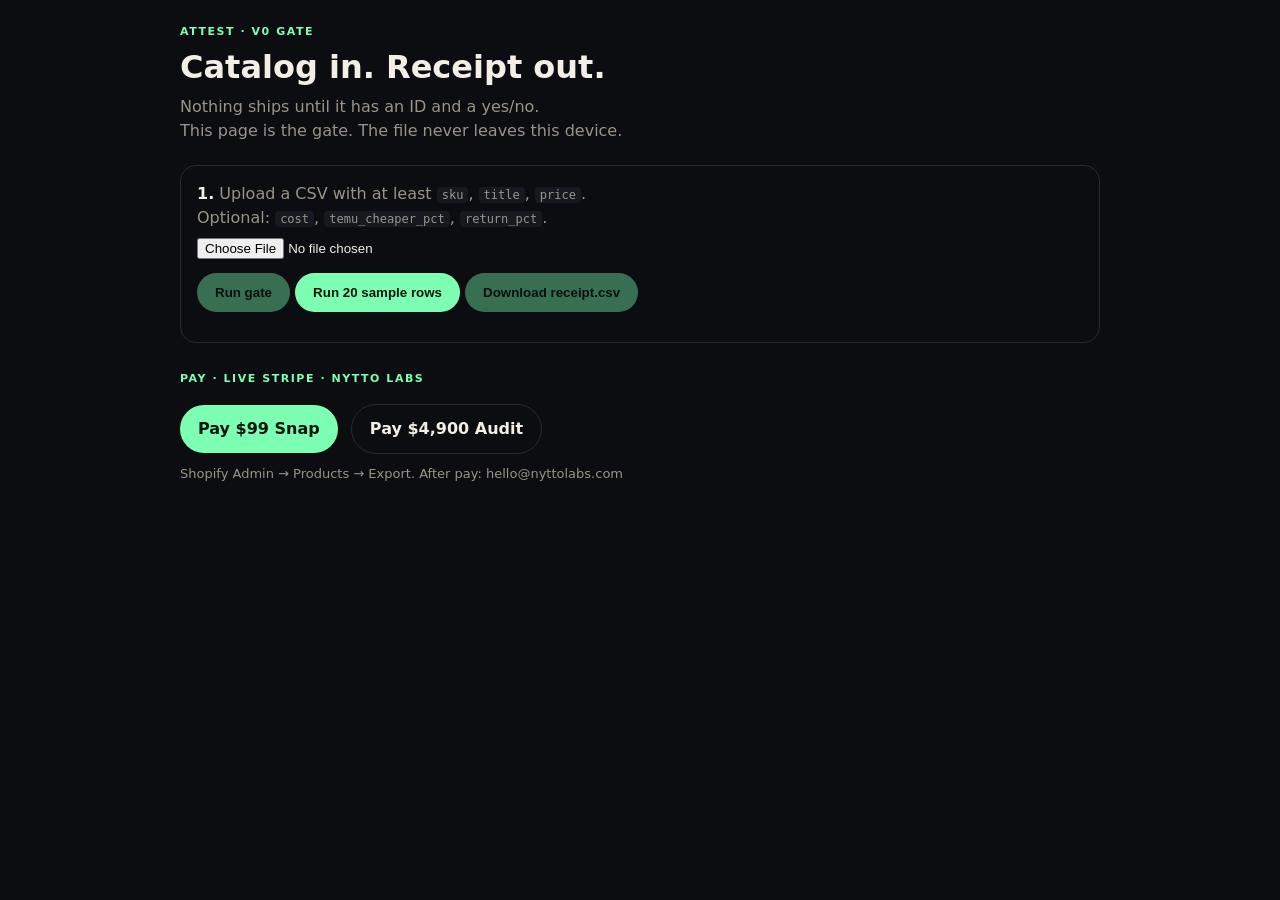
==== index.html @ 4b5e667f "Live Stripe: Snap 99 + Audit 4900 on the gate" ====
<!DOCTYPE html>
<html lang="en">
<head>
  <meta charset="utf-8" />
  <meta name="viewport" content="width=device-width, initial-scale=1" />
  <title>ATTEST Gate — catalog in, receipt out</title>
  <style>
    :root { --bg:#0b0d10; --ink:#f3eee6; --mut:#9a9488; --line:#262b33; --go:#7dffb3; --kill:#ff6b6b; --keep:#7dffb3; }
    * { box-sizing:border-box; margin:0; padding:0; }
    body { background:var(--bg); color:var(--ink); font-family:ui-sans-serif,system-ui,sans-serif; padding:24px 18px 80px; }
    main { max-width:920px; margin:0 auto; }
    .k { font-size:11px; letter-spacing:.14em; text-transform:uppercase; color:var(--go); font-weight:700; }
    h1 { font-size:32px; font-weight:650; margin:8px 0 10px; line-height:1.15; }
    p { color:var(--mut); line-height:1.5; }
    .box { margin-top:22px; border:1px solid var(--line); border-radius:16px; padding:16px; }
    input[type=file] { margin-top:8px; color:var(--ink); }
    button {
      margin-top:14px; background:var(--go); color:#04140a; border:0; border-radius:999px;
      padding:12px 18px; font-weight:800; cursor:pointer;
    }
    button[disabled] { opacity:.4; cursor:not-allowed; }
    table { width:100%; border-collapse:collapse; margin-top:16px; font-size:13px; }
    th, td { text-align:left; padding:8px 6px; border-bottom:1px solid var(--line); vertical-align:top; }
    th { color:var(--mut); font-weight:600; font-size:11px; text-transform:uppercase; }
    .KILL { color:var(--kill); font-weight:800; }
    .KEEP { color:var(--keep); font-weight:800; }
    .sum { display:flex; gap:16px; margin-top:14px; flex-wrap:wrap; }
    .sum b { color:var(--ink); }
    a { color:var(--go); }
    code { font-size:12px; background:#161a20; padding:1px 5px; border-radius:4px; }
  </style>
</head>
<body>
  <main>
    <p class="k">ATTEST · v0 gate</p>
    <h1>Catalog in. Receipt out.</h1>
    <p>Nothing ships until it has an ID and a yes/no.<br />
    This page is the gate. The file never leaves this device.</p>

    <div class="box">
      <p><b style="color:var(--ink)">1.</b> Upload a CSV with at least <code>sku</code>, <code>title</code>, <code>price</code>.<br />
      Optional: <code>cost</code>, <code>temu_cheaper_pct</code>, <code>return_pct</code>.</p>
      <input id="file" type="file" accept=".csv,text/csv" />
      <div>
        <button type="button" id="run" disabled>Run gate</button>
        <button type="button" id="demo">Run 20 sample rows</button>
        <button type="button" id="dl" disabled>Download receipt.csv</button>
      </div>
      <div class="sum" id="sum"></div>
    </div>

    
    <p class="k" style="margin-top:28px">Pay · live Stripe · Nytto Labs</p>
    <p style="margin-top:8px">
      <a href="https://buy.stripe.com/fZu4gy0LDbVcdOUfHv8og0F" style="display:inline-block;margin:8px 8px 0 0;background:#7dffb3;color:#04140a;padding:12px 18px;border-radius:999px;font-weight:800;text-decoration:none">Pay $99 Snap</a>
      <a href="https://buy.stripe.com/aFa3cu9i9cZg4ekeDr8og0G" style="display:inline-block;margin:8px 8px 0 0;border:1px solid #262b33;color:#f3eee6;padding:12px 18px;border-radius:999px;font-weight:800;text-decoration:none">Pay $4,900 Audit</a>
    </p>
    <p style="margin-top:10px;font-size:13px">Shopify Admin → Products → Export. After pay: hello@nyttolabs.com</p>

    <div id="out"></div>
  </main>
  <script>
    const DEMO = `sku,title,price,cost,temu_cheaper_pct,return_pct
SKU-1044,USB-C braid 2m,9.90,2.10,35,22
SKU-1081,Yoga block cork,19.00,6.40,0,6
SKU-1102,LED strip 5m RGB,12.90,3.20,40,18
SKU-1120,Wool throw 130x170,59.00,18.00,0,9
SKU-1188,Phone stand fold,8.90,1.80,45,28
SKU-1214,Cast iron skillet 26,39.00,14.00,0,5
SKU-1240,Kids raincoat S,29.00,8.00,10,34
SKU-1266,Espresso tamper 58mm,24.00,7.50,0,4
SKU-1291,Silk pillowcase,14.90,3.10,38,19
SKU-1310,Oak cutting board,32.00,11.00,0,7
SKU-1333,Magnetic lash kit,11.90,2.40,50,31
SKU-1360,Merino beanie,28.00,9.00,0,8
SKU-1388,Car phone mount,13.90,3.00,42,16
SKU-1402,Stoneware mug set 4,34.00,12.00,0,6
SKU-1421,Resistance band pack,16.90,4.20,33,21
SKU-1444,Linen apron,29.00,10.00,0,7
SKU-1470,No-name earbuds,22.00,5.50,36,27
SKU-1492,Scented candle 220g,18.00,5.00,0,5
SKU-1515,Laptop sleeve 14,15.90,4.00,29,15
SKU-1540,Herb scissors,14.00,4.20,0,4`;

    let lastRows = [];

    function parseCsv(text) {
      const lines = text.replace(/^\uFEFF/, "").trim().split(/\r?\n/);
      const head = splitLine(lines[0]).map(h => h.trim().toLowerCase());
      return lines.slice(1).filter(Boolean).map(line => {
        const cells = splitLine(line);
        const o = {};
        head.forEach((h, i) => o[h] = (cells[i] || "").trim());
        return o;
      });
    }
    function splitLine(line) {
      const out = []; let cur = ""; let q = false;
      for (const ch of line) {
        if (ch === '"') q = !q;
        else if (ch === "," && !q) { out.push(cur); cur = ""; }
        else cur += ch;
      }
      out.push(cur);
      return out;
    }
    function num(v) {
      const n = parseFloat(String(v).replace(",", "."));
      return Number.isFinite(n) ? n : 0;
    }
    function gate(row, i) {
      const price = num(row.price || row.unit_price || row.amount);
      const cost = num(row.cost || row.cogs);
      const temu = num(row.temu_cheaper_pct || (String(row.temu_hit||'').toLowerCase()==="yes" ? 30 : 0));
      const ret = num(row.return_pct || row.est_return_pct);
      const duty = 3;
      const landed = +(cost + duty).toFixed(2);
      const title = (row.title || "").toLowerCase();
      const risky = /silk|lash|mercury|miracle|cure/.test(title);
      const adsDead = price > 0 && (landed + price * (ret / 100)) > price * 0.55;
      let decision = "KEEP";
      let cause = "margin_after_landed";
      if (temu >= 25) { decision = "KILL"; cause = "temu_clone"; }
      else if (ret >= 25) { decision = "KILL"; cause = "return_trap"; }
      else if (risky) { decision = "KILL"; cause = "claim_risk"; }
      else if (adsDead) { decision = "KILL"; cause = "landed_kills_ads"; }
      const id = "att_" + String(i + 1).padStart(4, "0");
      return {
        claim_id: id,
        sku: row.sku || row.handle || ("ROW-" + (i + 1)),
        title: row.title || "",
        price, cost, landed_eu_eur: landed, duty_eur: duty,
        temu_cheaper_pct: temu, return_pct: ret,
        decision, cause
      };
    }
    function render(rows) {
      lastRows = rows;
      const keep = rows.filter(r => r.decision === "KEEP").length;
      const kill = rows.length - keep;
      document.getElementById("sum").innerHTML =
        `<span><b>${rows.length}</b> rows</span><span class="KEEP">KEEP ${keep}</span><span class="KILL">KILL ${kill}</span>`;
      document.getElementById("dl").disabled = rows.length === 0;
      const head = ["claim_id","sku","decision","cause","landed_eu_eur","temu_cheaper_pct","return_pct","title"];
      document.getElementById("out").innerHTML =
        "<table><thead><tr>" + head.map(h => `<th>${h}</th>`).join("") + "</tr></thead><tbody>" +
        rows.map(r => "<tr>" + head.map(h =>
          `<td class="${h==="decision"?r.decision:""}">${r[h] ?? ""}</td>`
        ).join("") + "</tr>").join("") + "</tbody></table>";
    }
    function runText(text) {
      const raw = parseCsv(text);
      if (!raw.length) { alert("Empty file or missing header row."); return; }
      render(raw.map(gate));
    }
    document.getElementById("file").addEventListener("change", e => {
      const f = e.target.files[0];
      document.getElementById("run").disabled = !f;
    });
    document.getElementById("run").addEventListener("click", () => {
      const f = document.getElementById("file").files[0];
      if (!f) return;
      const reader = new FileReader();
      reader.onload = () => runText(String(reader.result));
      reader.readAsText(f);
    });
    document.getElementById("demo").addEventListener("click", () => runText(DEMO));
    document.getElementById("dl").addEventListener("click", () => {
      const head = Object.keys(lastRows[0]);
      const csv = [head.join(",")].concat(lastRows.map(r =>
        head.map(h => `"${String(r[h]).replace(/"/g,'""')}"`).join(",")
      )).join("\n");
      const blob = new Blob([csv], { type: "text/csv" });
      const a = document.createElement("a");
      a.href = URL.createObjectURL(blob);
      a.download = "attest-receipt.csv";
      a.click();
    });
  </script>
</body>
</html>
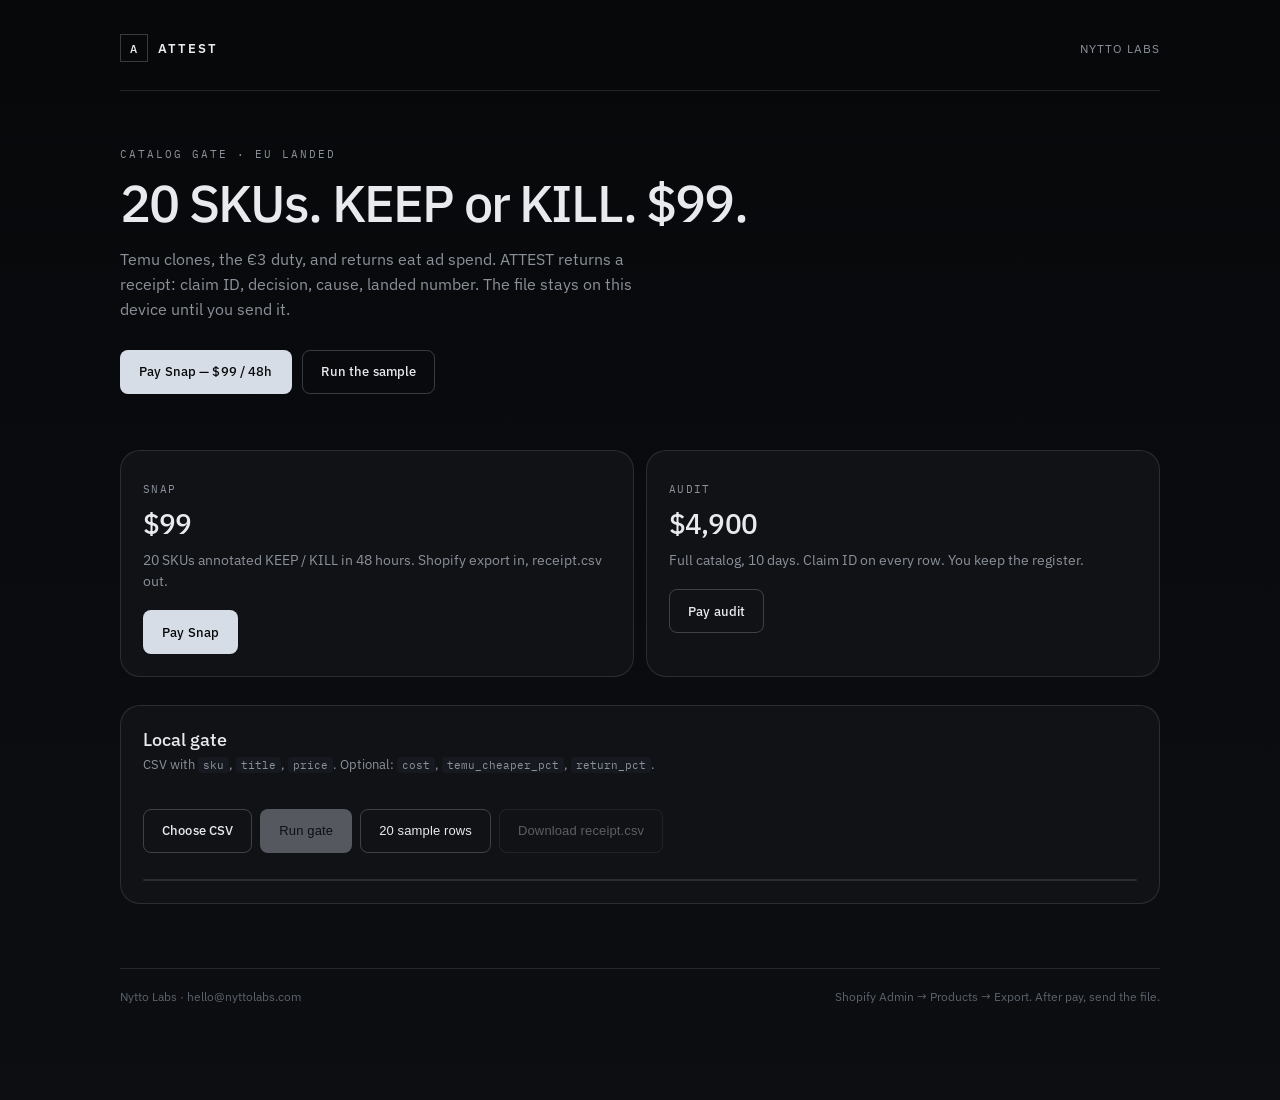
==== commit 3c3e897b: "Restyle gate: IBM Plex, cool-gray, 9 first" ====
--- a/index.html
+++ b/index.html
@@ -3,62 +3,210 @@
 <head>
   <meta charset="utf-8" />
   <meta name="viewport" content="width=device-width, initial-scale=1" />
-  <title>ATTEST Gate — catalog in, receipt out</title>
+  <title>ATTEST — catalog gate</title>
+  <link rel="icon" href="/logo.png" />
+  <link rel="preconnect" href="https://fonts.googleapis.com" />
+  <link rel="preconnect" href="https://fonts.gstatic.com" crossorigin />
+  <link href="https://fonts.googleapis.com/css2?family=IBM+Plex+Mono:wght@400;500&family=IBM+Plex+Sans:wght@400;500;600&display=swap" rel="stylesheet" />
   <style>
-    :root { --bg:#0b0d10; --ink:#f3eee6; --mut:#9a9488; --line:#262b33; --go:#7dffb3; --kill:#ff6b6b; --keep:#7dffb3; }
-    * { box-sizing:border-box; margin:0; padding:0; }
-    body { background:var(--bg); color:var(--ink); font-family:ui-sans-serif,system-ui,sans-serif; padding:24px 18px 80px; }
-    main { max-width:920px; margin:0 auto; }
-    .k { font-size:11px; letter-spacing:.14em; text-transform:uppercase; color:var(--go); font-weight:700; }
-    h1 { font-size:32px; font-weight:650; margin:8px 0 10px; line-height:1.15; }
-    p { color:var(--mut); line-height:1.5; }
-    .box { margin-top:22px; border:1px solid var(--line); border-radius:16px; padding:16px; }
-    input[type=file] { margin-top:8px; color:var(--ink); }
-    button {
-      margin-top:14px; background:var(--go); color:#04140a; border:0; border-radius:999px;
-      padding:12px 18px; font-weight:800; cursor:pointer;
-    }
-    button[disabled] { opacity:.4; cursor:not-allowed; }
-    table { width:100%; border-collapse:collapse; margin-top:16px; font-size:13px; }
-    th, td { text-align:left; padding:8px 6px; border-bottom:1px solid var(--line); vertical-align:top; }
-    th { color:var(--mut); font-weight:600; font-size:11px; text-transform:uppercase; }
-    .KILL { color:var(--kill); font-weight:800; }
-    .KEEP { color:var(--keep); font-weight:800; }
-    .sum { display:flex; gap:16px; margin-top:14px; flex-wrap:wrap; }
-    .sum b { color:var(--ink); }
-    a { color:var(--go); }
-    code { font-size:12px; background:#161a20; padding:1px 5px; border-radius:4px; }
+    :root {
+      --bg: #07080a;
+      --elev: #101216;
+      --fg: #e8eaed;
+      --muted: #8b919a;
+      --subtle: #5c636c;
+      --line: color-mix(in oklab, var(--fg) 12%, transparent);
+      --line-strong: color-mix(in oklab, var(--fg) 22%, transparent);
+      --accent: #d7dde6;
+      --accent-fg: #07080a;
+      --keep: #86c9a8;
+      --kill: #e08a8a;
+      --r-sm: 8px;
+      --r-md: 12px;
+      --r-lg: 20px;
+      --font: "IBM Plex Sans", ui-sans-serif, system-ui, sans-serif;
+      --mono: "IBM Plex Mono", ui-monospace, SFMono-Regular, Menlo, monospace;
+    }
+    * { box-sizing: border-box; margin: 0; padding: 0; }
+    html, body {
+      background: var(--bg);
+      color: var(--fg);
+      font-family: var(--font);
+      min-height: 100%;
+    }
+    body {
+      background-image:
+        linear-gradient(180deg, #07080a 0%, #0c0e12 100%),
+        linear-gradient(var(--line) 1px, transparent 1px),
+        linear-gradient(90deg, var(--line) 1px, transparent 1px);
+      background-size: auto, 48px 48px, 48px 48px;
+      background-blend-mode: normal, overlay, overlay;
+    }
+    a { color: var(--fg); }
+    button:not(:disabled), [role="button"]:not(:disabled) { cursor: pointer; }
+    .wrap { max-width: 1080px; margin: 0 auto; padding: 20px 20px 96px; }
+    header {
+      display: flex; align-items: center; justify-content: space-between;
+      padding: 14px 0 28px; border-bottom: 1px solid var(--line);
+    }
+    .brand { display: flex; align-items: center; gap: 10px; text-decoration: none; }
+    .mark {
+      width: 28px; height: 28px; border: 1px solid var(--line-strong);
+      display: grid; place-items: center;
+      font-family: var(--mono); font-size: 12px; font-weight: 500; letter-spacing: 0.04em;
+    }
+    .brand span { font-size: 13px; font-weight: 600; letter-spacing: 0.16em; }
+    .nav { font-size: 12px; color: var(--muted); letter-spacing: 0.08em; text-transform: uppercase; }
+    .hero { padding: 56px 0 8px; max-width: 720px; }
+    .kicker {
+      font-family: var(--mono); font-size: 11px; letter-spacing: 0.18em;
+      text-transform: uppercase; color: var(--muted);
+    }
+    h1 {
+      margin-top: 14px;
+      font-size: clamp(2rem, 4.4vw, 3.25rem);
+      font-weight: 500;
+      letter-spacing: -0.035em;
+      line-height: 1.08;
+    }
+    .lede { margin-top: 16px; color: var(--muted); font-size: 16px; line-height: 1.55; max-width: 52ch; }
+    .actions { display: flex; flex-wrap: wrap; gap: 10px; margin-top: 28px; }
+    .btn {
+      display: inline-flex; align-items: center; justify-content: center;
+      min-height: 44px; padding: 0 18px; border-radius: var(--r-sm);
+      font-size: 13px; font-weight: 500; letter-spacing: 0.01em;
+      text-decoration: none; border: 1px solid transparent;
+      transition: background 150ms cubic-bezier(0.22,1,0.36,1), border-color 150ms, transform 80ms;
+    }
+    .btn:active { transform: scale(0.98); }
+    .btn-primary { background: var(--accent); color: var(--accent-fg); }
+    .btn-primary:hover { background: #eef1f5; }
+    .btn-ghost { background: transparent; color: var(--fg); border-color: var(--line-strong); }
+    .btn-ghost:hover { border-color: var(--fg); }
+    .btn:disabled { opacity: 0.35; cursor: not-allowed; transform: none; }
+    .prices {
+      display: grid; grid-template-columns: 1fr 1fr; gap: 12px; margin-top: 48px;
+    }
+    .card {
+      background: var(--elev); border: 1px solid var(--line); border-radius: var(--r-lg);
+      padding: 22px;
+    }
+    .card .tag { font-family: var(--mono); font-size: 11px; color: var(--muted); letter-spacing: 0.12em; text-transform: uppercase; }
+    .card h2 { margin-top: 8px; font-size: 28px; font-weight: 500; letter-spacing: -0.03em; }
+    .card p { margin-top: 8px; color: var(--muted); font-size: 14px; line-height: 1.5; }
+    .card .btn { margin-top: 18px; }
+    .gate { margin-top: 28px; }
+    .gate-head {
+      display: flex; flex-wrap: wrap; align-items: flex-end; justify-content: space-between;
+      gap: 16px; margin-bottom: 18px;
+    }
+    .gate-head h3 { font-size: 18px; font-weight: 500; }
+    .gate-head p { color: var(--muted); font-size: 13px; margin-top: 4px; }
+    .controls { display: flex; flex-wrap: wrap; gap: 8px; align-items: center; }
+    .file {
+      position: relative; overflow: hidden;
+    }
+    .file input {
+      position: absolute; inset: 0; opacity: 0; cursor: pointer;
+    }
+    .sum {
+      display: flex; gap: 20px; flex-wrap: wrap;
+      font-family: var(--mono); font-size: 12px; color: var(--muted);
+      margin: 16px 0 8px;
+    }
+    .sum b { color: var(--fg); font-weight: 500; }
+    .table-wrap { overflow-x: auto; margin-top: 8px; border: 1px solid var(--line); border-radius: var(--r-md); }
+    table { width: 100%; border-collapse: collapse; font-size: 12.5px; }
+    th, td { text-align: left; padding: 10px 12px; border-bottom: 1px solid var(--line); vertical-align: top; }
+    th {
+      color: var(--subtle); font-weight: 500; font-size: 10px;
+      letter-spacing: 0.12em; text-transform: uppercase; background: #0c0e12;
+    }
+    td { font-family: var(--mono); color: var(--fg); }
+    td.title { font-family: var(--font); color: var(--muted); }
+    tr:last-child td { border-bottom: 0; }
+    .KEEP { color: var(--keep); font-weight: 500; }
+    .KILL { color: var(--kill); font-weight: 500; }
+    code {
+      font-family: var(--mono); font-size: 11px;
+      background: #161a20; padding: 1px 5px; border-radius: 4px;
+    }
+    footer {
+      margin-top: 64px; padding-top: 20px; border-top: 1px solid var(--line);
+      display: flex; flex-wrap: wrap; justify-content: space-between; gap: 8px;
+      font-size: 12px; color: var(--subtle);
+    }
+    footer a { color: var(--muted); text-decoration: none; }
+    footer a:hover { color: var(--fg); }
+    @media (max-width: 720px) {
+      .prices { grid-template-columns: 1fr; }
+      .hero { padding-top: 36px; }
+    }
+    @media (prefers-reduced-motion: reduce) {
+      .btn { transition: none; }
+    }
   </style>
 </head>
 <body>
-  <main>
-    <p class="k">ATTEST · v0 gate</p>
-    <h1>Catalog in. Receipt out.</h1>
-    <p>Nothing ships until it has an ID and a yes/no.<br />
-    This page is the gate. The file never leaves this device.</p>
-
-    <div class="box">
-      <p><b style="color:var(--ink)">1.</b> Upload a CSV with at least <code>sku</code>, <code>title</code>, <code>price</code>.<br />
-      Optional: <code>cost</code>, <code>temu_cheaper_pct</code>, <code>return_pct</code>.</p>
-      <input id="file" type="file" accept=".csv,text/csv" />
-      <div>
-        <button type="button" id="run" disabled>Run gate</button>
-        <button type="button" id="demo">Run 20 sample rows</button>
-        <button type="button" id="dl" disabled>Download receipt.csv</button>
+  <div class="wrap">
+    <header>
+      <a class="brand" href="/">
+        <div class="mark" aria-hidden="true">A</div>
+        <span>ATTEST</span>
+      </a>
+      <p class="nav">Nytto Labs</p>
+    </header>
+
+    <section class="hero">
+      <p class="kicker">Catalog gate · EU landed</p>
+      <h1>20 SKUs. KEEP or KILL. $99.</h1>
+      <p class="lede">Temu clones, the €3 duty, and returns eat ad spend. ATTEST returns a receipt: claim ID, decision, cause, landed number. The file stays on this device until you send it.</p>
+      <div class="actions">
+        <a class="btn btn-primary" href="https://buy.stripe.com/fZu4gy0LDbVcdOUfHv8og0F">Pay Snap — $99 / 48h</a>
+        <a class="btn btn-ghost" href="#gate">Run the sample</a>
+      </div>
+    </section>
+
+    <section class="prices">
+      <article class="card">
+        <p class="tag">Snap</p>
+        <h2>$99</h2>
+        <p>20 SKUs annotated KEEP / KILL in 48 hours. Shopify export in, receipt.csv out.</p>
+        <a class="btn btn-primary" href="https://buy.stripe.com/fZu4gy0LDbVcdOUfHv8og0F">Pay Snap</a>
+      </article>
+      <article class="card">
+        <p class="tag">Audit</p>
+        <h2>$4,900</h2>
+        <p>Full catalog, 10 days. Claim ID on every row. You keep the register.</p>
+        <a class="btn btn-ghost" href="https://buy.stripe.com/aFa3cu9i9cZg4ekeDr8og0G">Pay audit</a>
+      </article>
+    </section>
+
+    <section class="card gate" id="gate">
+      <div class="gate-head">
+        <div>
+          <h3>Local gate</h3>
+          <p>CSV with <code>sku</code>, <code>title</code>, <code>price</code>. Optional: <code>cost</code>, <code>temu_cheaper_pct</code>, <code>return_pct</code>.</p>
+        </div>
+        <div class="controls">
+          <label class="btn btn-ghost file">
+            Choose CSV
+            <input id="file" type="file" accept=".csv,text/csv" />
+          </label>
+          <button type="button" class="btn btn-primary" id="run" disabled>Run gate</button>
+          <button type="button" class="btn btn-ghost" id="demo">20 sample rows</button>
+          <button type="button" class="btn btn-ghost" id="dl" disabled>Download receipt.csv</button>
+        </div>
       </div>
       <div class="sum" id="sum"></div>
-    </div>
-
-    
-    <p class="k" style="margin-top:28px">Pay · live Stripe · Nytto Labs</p>
-    <p style="margin-top:8px">
-      <a href="https://buy.stripe.com/fZu4gy0LDbVcdOUfHv8og0F" style="display:inline-block;margin:8px 8px 0 0;background:#7dffb3;color:#04140a;padding:12px 18px;border-radius:999px;font-weight:800;text-decoration:none">Pay $99 Snap</a>
-      <a href="https://buy.stripe.com/aFa3cu9i9cZg4ekeDr8og0G" style="display:inline-block;margin:8px 8px 0 0;border:1px solid #262b33;color:#f3eee6;padding:12px 18px;border-radius:999px;font-weight:800;text-decoration:none">Pay $4,900 Audit</a>
-    </p>
-    <p style="margin-top:10px;font-size:13px">Shopify Admin → Products → Export. After pay: hello@nyttolabs.com</p>
-
-    <div id="out"></div>
-  </main>
+      <div class="table-wrap" id="out"></div>
+    </section>
+
+    <footer>
+      <p>Nytto Labs · hello@nyttolabs.com</p>
+      <p>Shopify Admin → Products → Export. After pay, send the file.</p>
+    </footer>
+  </div>
   <script>
     const DEMO = `sku,title,price,cost,temu_cheaper_pct,return_pct
 SKU-1044,USB-C braid 2m,9.90,2.10,35,22
@@ -84,13 +232,18 @@
 
     let lastRows = [];
 
+    function esc(s) {
+      return String(s).replace(/[&<>"']/g, (c) => ({
+        "&": "&", "<": "<", ">": ">", '"': """, "'": "&#39;"
+      }[c]));
+    }
     function parseCsv(text) {
       const lines = text.replace(/^\uFEFF/, "").trim().split(/\r?\n/);
-      const head = splitLine(lines[0]).map(h => h.trim().toLowerCase());
-      return lines.slice(1).filter(Boolean).map(line => {
+      const head = splitLine(lines[0]).map((h) => h.trim().toLowerCase());
+      return lines.slice(1).filter(Boolean).map((line) => {
         const cells = splitLine(line);
         const o = {};
-        head.forEach((h, i) => o[h] = (cells[i] || "").trim());
+        head.forEach((h, i) => (o[h] = (cells[i] || "").trim()));
         return o;
       });
     }
@@ -104,18 +257,24 @@
       out.push(cur);
       return out;
     }
+    function pick(row, keys) {
+      for (const k of keys) {
+        if (row[k] != null && String(row[k]).trim() !== "") return row[k];
+      }
+      return "";
+    }
     function num(v) {
       const n = parseFloat(String(v).replace(",", "."));
       return Number.isFinite(n) ? n : 0;
     }
     function gate(row, i) {
-      const price = num(row.price || row.unit_price || row.amount);
-      const cost = num(row.cost || row.cogs);
-      const temu = num(row.temu_cheaper_pct || (String(row.temu_hit||'').toLowerCase()==="yes" ? 30 : 0));
-      const ret = num(row.return_pct || row.est_return_pct);
+      const price = num(pick(row, ["price", "variant price", "unit_price", "amount"]));
+      const cost = num(pick(row, ["cost", "cost per item", "cogs"]));
+      const temu = num(row.temu_cheaper_pct || (String(row.temu_hit || "").toLowerCase() === "yes" ? 30 : 0));
+      const ret = num(pick(row, ["return_pct", "est_return_pct"]));
       const duty = 3;
       const landed = +(cost + duty).toFixed(2);
-      const title = (row.title || "").toLowerCase();
+      const title = String(pick(row, ["title", "name"])).toLowerCase();
       const risky = /silk|lash|mercury|miracle|cure/.test(title);
       const adsDead = price > 0 && (landed + price * (ret / 100)) > price * 0.55;
       let decision = "KEEP";
@@ -124,11 +283,10 @@
       else if (ret >= 25) { decision = "KILL"; cause = "return_trap"; }
       else if (risky) { decision = "KILL"; cause = "claim_risk"; }
       else if (adsDead) { decision = "KILL"; cause = "landed_kills_ads"; }
-      const id = "att_" + String(i + 1).padStart(4, "0");
       return {
-        claim_id: id,
-        sku: row.sku || row.handle || ("ROW-" + (i + 1)),
-        title: row.title || "",
+        claim_id: "att_" + String(i + 1).padStart(4, "0"),
+        sku: pick(row, ["sku", "variant sku", "handle"]) || ("ROW-" + (i + 1)),
+        title: pick(row, ["title", "name"]),
         price, cost, landed_eu_eur: landed, duty_eur: duty,
         temu_cheaper_pct: temu, return_pct: ret,
         decision, cause
@@ -136,16 +294,16 @@
     }
     function render(rows) {
       lastRows = rows;
-      const keep = rows.filter(r => r.decision === "KEEP").length;
+      const keep = rows.filter((r) => r.decision === "KEEP").length;
       const kill = rows.length - keep;
       document.getElementById("sum").innerHTML =
         `<span><b>${rows.length}</b> rows</span><span class="KEEP">KEEP ${keep}</span><span class="KILL">KILL ${kill}</span>`;
       document.getElementById("dl").disabled = rows.length === 0;
-      const head = ["claim_id","sku","decision","cause","landed_eu_eur","temu_cheaper_pct","return_pct","title"];
+      const head = ["claim_id", "sku", "decision", "cause", "landed_eu_eur", "temu_cheaper_pct", "return_pct", "title"];
       document.getElementById("out").innerHTML =
-        "<table><thead><tr>" + head.map(h => `<th>${h}</th>`).join("") + "</tr></thead><tbody>" +
-        rows.map(r => "<tr>" + head.map(h =>
-          `<td class="${h==="decision"?r.decision:""}">${r[h] ?? ""}</td>`
+        "<table><thead><tr>" + head.map((h) => `<th>${esc(h)}</th>`).join("") + "</tr></thead><tbody>" +
+        rows.map((r) => "<tr>" + head.map((h) =>
+          `<td class="${h === "decision" ? r.decision : h === "title" ? "title" : ""}">${esc(r[h] ?? "")}</td>`
         ).join("") + "</tr>").join("") + "</tbody></table>";
     }
     function runText(text) {
@@ -153,9 +311,8 @@
       if (!raw.length) { alert("Empty file or missing header row."); return; }
       render(raw.map(gate));
     }
-    document.getElementById("file").addEventListener("change", e => {
-      const f = e.target.files[0];
-      document.getElementById("run").disabled = !f;
+    document.getElementById("file").addEventListener("change", (e) => {
+      document.getElementById("run").disabled = !e.target.files[0];
     });
     document.getElementById("run").addEventListener("click", () => {
       const f = document.getElementById("file").files[0];
@@ -165,10 +322,11 @@
       reader.readAsText(f);
     });
     document.getElementById("demo").addEventListener("click", () => runText(DEMO));
+    runText(DEMO);
     document.getElementById("dl").addEventListener("click", () => {
       const head = Object.keys(lastRows[0]);
-      const csv = [head.join(",")].concat(lastRows.map(r =>
-        head.map(h => `"${String(r[h]).replace(/"/g,'""')}"`).join(",")
+      const csv = [head.join(",")].concat(lastRows.map((r) =>
+        head.map((h) => `"${String(r[h]).replace(/"/g, '""')}"`).join(",")
       )).join("\n");
       const blob = new Blob([csv], { type: "text/csv" });
       const a = document.createElement("a");
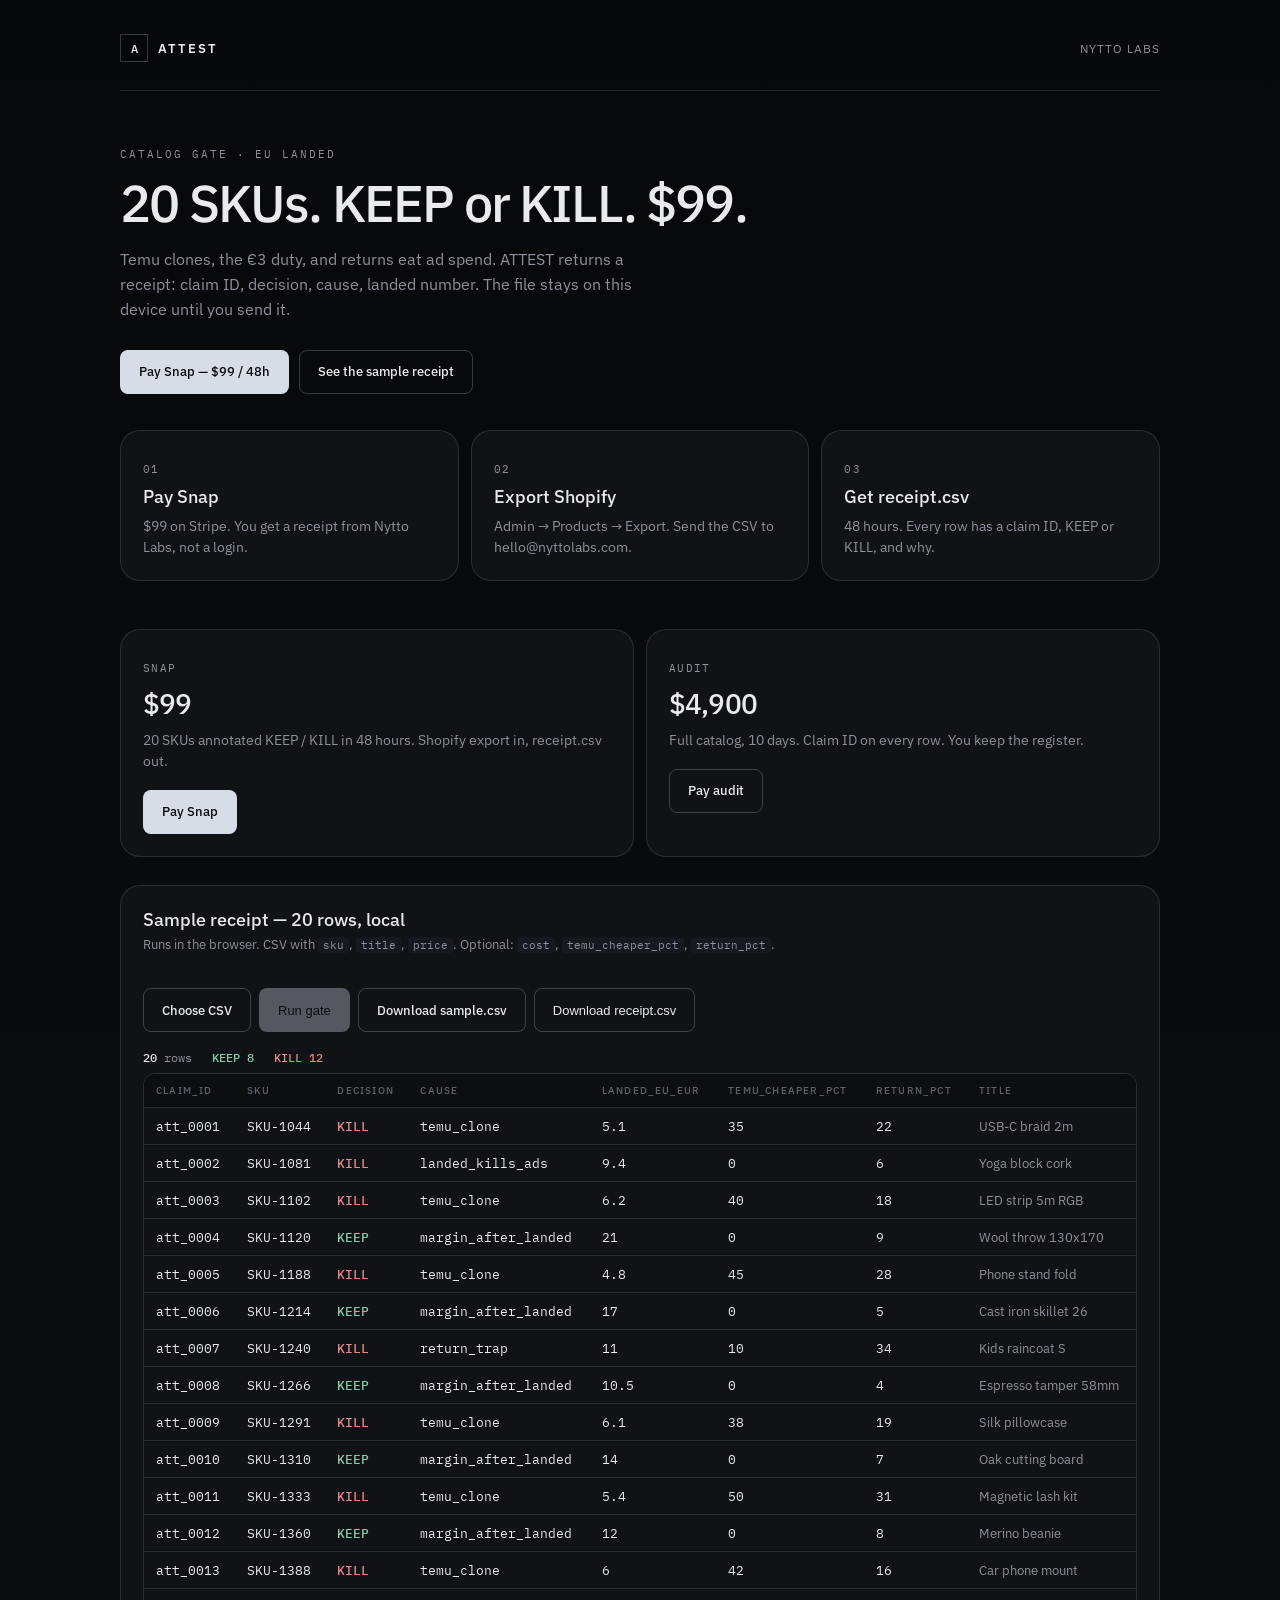
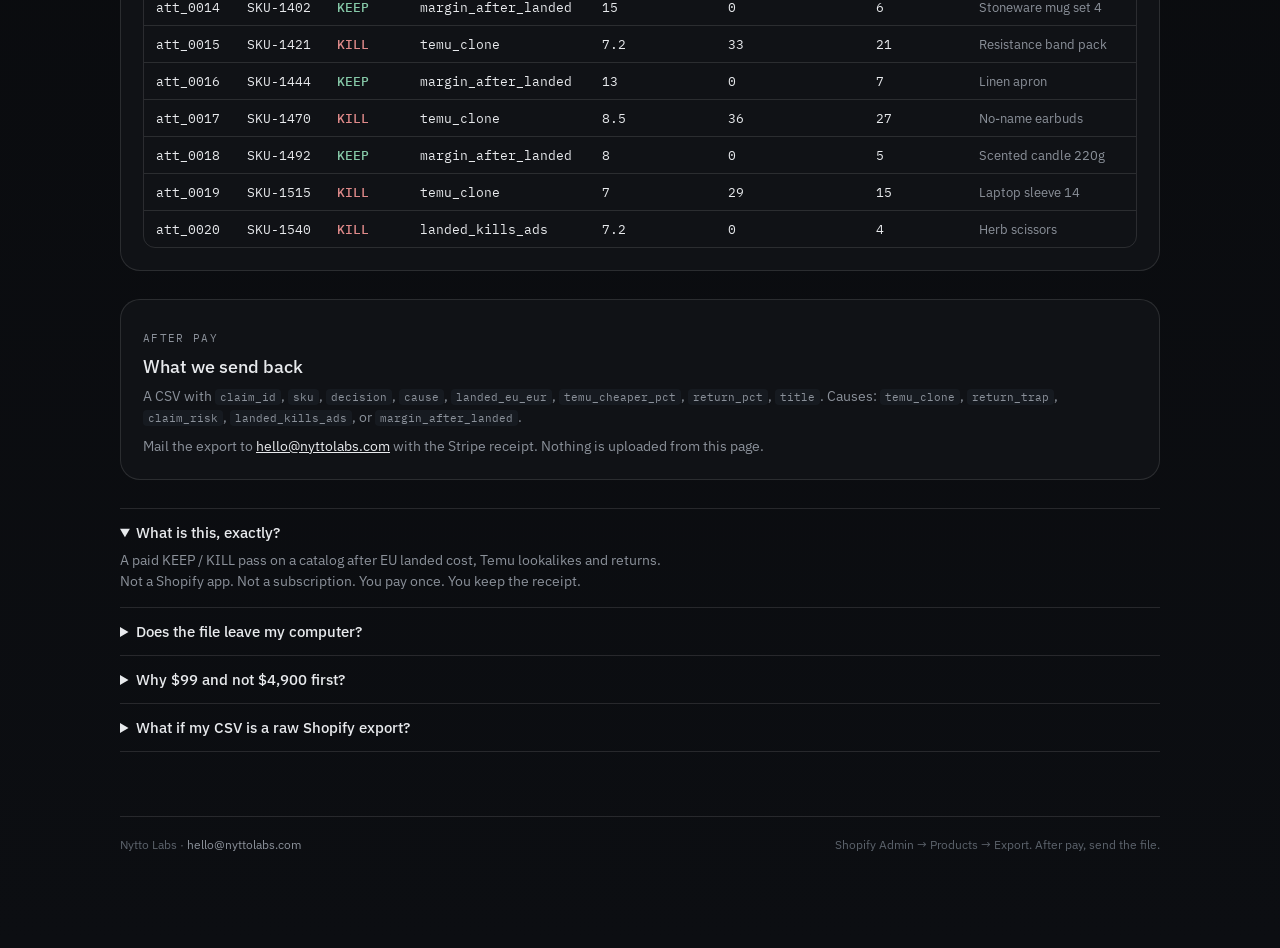
==== commit 403b6733: "Complete landing: steps, sample receipt, FAQ, Shopify export" ====
--- a/index.html
+++ b/index.html
@@ -3,337 +3,144 @@
 <head>
   <meta charset="utf-8" />
   <meta name="viewport" content="width=device-width, initial-scale=1" />
-  <title>ATTEST — catalog gate</title>
+  <title>ATTEST — catalog in, receipt out</title>
+  <meta name="description" content="20 SKUs KEEP or KILL for $99. Shopify export in, receipt.csv out. Claim ID, decision, cause, landed number." />
   <link rel="icon" href="/logo.png" />
   <link rel="preconnect" href="https://fonts.googleapis.com" />
   <link rel="preconnect" href="https://fonts.gstatic.com" crossorigin />
   <link href="https://fonts.googleapis.com/css2?family=IBM+Plex+Mono:wght@400;500&family=IBM+Plex+Sans:wght@400;500;600&display=swap" rel="stylesheet" />
   <style>
-    :root {
-      --bg: #07080a;
-      --elev: #101216;
-      --fg: #e8eaed;
-      --muted: #8b919a;
-      --subtle: #5c636c;
-      --line: color-mix(in oklab, var(--fg) 12%, transparent);
-      --line-strong: color-mix(in oklab, var(--fg) 22%, transparent);
-      --accent: #d7dde6;
-      --accent-fg: #07080a;
-      --keep: #86c9a8;
-      --kill: #e08a8a;
-      --r-sm: 8px;
-      --r-md: 12px;
-      --r-lg: 20px;
-      --font: "IBM Plex Sans", ui-sans-serif, system-ui, sans-serif;
-      --mono: "IBM Plex Mono", ui-monospace, SFMono-Regular, Menlo, monospace;
-    }
-    * { box-sizing: border-box; margin: 0; padding: 0; }
-    html, body {
-      background: var(--bg);
-      color: var(--fg);
-      font-family: var(--font);
-      min-height: 100%;
-    }
-    body {
-      background-image:
-        linear-gradient(180deg, #07080a 0%, #0c0e12 100%),
-        linear-gradient(var(--line) 1px, transparent 1px),
-        linear-gradient(90deg, var(--line) 1px, transparent 1px);
-      background-size: auto, 48px 48px, 48px 48px;
-      background-blend-mode: normal, overlay, overlay;
-    }
-    a { color: var(--fg); }
-    button:not(:disabled), [role="button"]:not(:disabled) { cursor: pointer; }
-    .wrap { max-width: 1080px; margin: 0 auto; padding: 20px 20px 96px; }
-    header {
-      display: flex; align-items: center; justify-content: space-between;
-      padding: 14px 0 28px; border-bottom: 1px solid var(--line);
-    }
-    .brand { display: flex; align-items: center; gap: 10px; text-decoration: none; }
-    .mark {
-      width: 28px; height: 28px; border: 1px solid var(--line-strong);
-      display: grid; place-items: center;
-      font-family: var(--mono); font-size: 12px; font-weight: 500; letter-spacing: 0.04em;
-    }
-    .brand span { font-size: 13px; font-weight: 600; letter-spacing: 0.16em; }
-    .nav { font-size: 12px; color: var(--muted); letter-spacing: 0.08em; text-transform: uppercase; }
-    .hero { padding: 56px 0 8px; max-width: 720px; }
-    .kicker {
-      font-family: var(--mono); font-size: 11px; letter-spacing: 0.18em;
-      text-transform: uppercase; color: var(--muted);
-    }
-    h1 {
-      margin-top: 14px;
-      font-size: clamp(2rem, 4.4vw, 3.25rem);
-      font-weight: 500;
-      letter-spacing: -0.035em;
-      line-height: 1.08;
-    }
-    .lede { margin-top: 16px; color: var(--muted); font-size: 16px; line-height: 1.55; max-width: 52ch; }
-    .actions { display: flex; flex-wrap: wrap; gap: 10px; margin-top: 28px; }
-    .btn {
-      display: inline-flex; align-items: center; justify-content: center;
-      min-height: 44px; padding: 0 18px; border-radius: var(--r-sm);
-      font-size: 13px; font-weight: 500; letter-spacing: 0.01em;
-      text-decoration: none; border: 1px solid transparent;
-      transition: background 150ms cubic-bezier(0.22,1,0.36,1), border-color 150ms, transform 80ms;
-    }
-    .btn:active { transform: scale(0.98); }
-    .btn-primary { background: var(--accent); color: var(--accent-fg); }
-    .btn-primary:hover { background: #eef1f5; }
-    .btn-ghost { background: transparent; color: var(--fg); border-color: var(--line-strong); }
-    .btn-ghost:hover { border-color: var(--fg); }
-    .btn:disabled { opacity: 0.35; cursor: not-allowed; transform: none; }
-    .prices {
-      display: grid; grid-template-columns: 1fr 1fr; gap: 12px; margin-top: 48px;
-    }
-    .card {
-      background: var(--elev); border: 1px solid var(--line); border-radius: var(--r-lg);
-      padding: 22px;
-    }
-    .card .tag { font-family: var(--mono); font-size: 11px; color: var(--muted); letter-spacing: 0.12em; text-transform: uppercase; }
-    .card h2 { margin-top: 8px; font-size: 28px; font-weight: 500; letter-spacing: -0.03em; }
-    .card p { margin-top: 8px; color: var(--muted); font-size: 14px; line-height: 1.5; }
-    .card .btn { margin-top: 18px; }
-    .gate { margin-top: 28px; }
-    .gate-head {
-      display: flex; flex-wrap: wrap; align-items: flex-end; justify-content: space-between;
-      gap: 16px; margin-bottom: 18px;
-    }
-    .gate-head h3 { font-size: 18px; font-weight: 500; }
-    .gate-head p { color: var(--muted); font-size: 13px; margin-top: 4px; }
-    .controls { display: flex; flex-wrap: wrap; gap: 8px; align-items: center; }
-    .file {
-      position: relative; overflow: hidden;
-    }
-    .file input {
-      position: absolute; inset: 0; opacity: 0; cursor: pointer;
-    }
-    .sum {
-      display: flex; gap: 20px; flex-wrap: wrap;
-      font-family: var(--mono); font-size: 12px; color: var(--muted);
-      margin: 16px 0 8px;
-    }
-    .sum b { color: var(--fg); font-weight: 500; }
-    .table-wrap { overflow-x: auto; margin-top: 8px; border: 1px solid var(--line); border-radius: var(--r-md); }
-    table { width: 100%; border-collapse: collapse; font-size: 12.5px; }
-    th, td { text-align: left; padding: 10px 12px; border-bottom: 1px solid var(--line); vertical-align: top; }
-    th {
-      color: var(--subtle); font-weight: 500; font-size: 10px;
-      letter-spacing: 0.12em; text-transform: uppercase; background: #0c0e12;
-    }
-    td { font-family: var(--mono); color: var(--fg); }
-    td.title { font-family: var(--font); color: var(--muted); }
-    tr:last-child td { border-bottom: 0; }
-    .KEEP { color: var(--keep); font-weight: 500; }
-    .KILL { color: var(--kill); font-weight: 500; }
-    code {
-      font-family: var(--mono); font-size: 11px;
-      background: #161a20; padding: 1px 5px; border-radius: 4px;
-    }
-    footer {
-      margin-top: 64px; padding-top: 20px; border-top: 1px solid var(--line);
-      display: flex; flex-wrap: wrap; justify-content: space-between; gap: 8px;
-      font-size: 12px; color: var(--subtle);
-    }
-    footer a { color: var(--muted); text-decoration: none; }
-    footer a:hover { color: var(--fg); }
-    @media (max-width: 720px) {
-      .prices { grid-template-columns: 1fr; }
-      .hero { padding-top: 36px; }
-    }
-    @media (prefers-reduced-motion: reduce) {
-      .btn { transition: none; }
-    }
+    :root { --bg:#07080a; --elev:#101216; --fg:#e8eaed; --muted:#8b919a; --subtle:#5c636c; --line:color-mix(in oklab, var(--fg) 12%, transparent); --line-strong:color-mix(in oklab, var(--fg) 22%, transparent); --accent:#d7dde6; --accent-fg:#07080a; --keep:#86c9a8; --kill:#e08a8a; --r-sm:8px; --r-md:12px; --r-lg:20px; --font:"IBM Plex Sans",ui-sans-serif,system-ui,sans-serif; --mono:"IBM Plex Mono",ui-monospace,Menlo,monospace; }
+    *{box-sizing:border-box;margin:0;padding:0}
+    html,body{background:var(--bg);color:var(--fg);font-family:var(--font);min-height:100%}
+    body{background-image:linear-gradient(180deg,#07080a 0%,#0c0e12 100%),linear-gradient(var(--line) 1px,transparent 1px),linear-gradient(90deg,var(--line) 1px,transparent 1px);background-size:auto,48px 48px,48px 48px;background-blend-mode:normal,overlay,overlay}
+    a{color:var(--fg)}
+    button:not(:disabled),[role=button]:not(:disabled){cursor:pointer}
+    .wrap{max-width:1080px;margin:0 auto;padding:20px 20px 96px}
+    header{display:flex;align-items:center;justify-content:space-between;padding:14px 0 28px;border-bottom:1px solid var(--line)}
+    .brand{display:flex;align-items:center;gap:10px;text-decoration:none}
+    .mark{width:28px;height:28px;border:1px solid var(--line-strong);display:grid;place-items:center;font-family:var(--mono);font-size:12px;font-weight:500}
+    .brand span{font-size:13px;font-weight:600;letter-spacing:.16em}
+    .nav{font-size:12px;color:var(--muted);letter-spacing:.08em;text-transform:uppercase}
+    .hero{padding:56px 0 8px;max-width:720px}
+    .kicker{font-family:var(--mono);font-size:11px;letter-spacing:.18em;text-transform:uppercase;color:var(--muted)}
+    h1{margin-top:14px;font-size:clamp(2rem,4.4vw,3.25rem);font-weight:500;letter-spacing:-.035em;line-height:1.08}
+    h2{font-size:18px;font-weight:500}
+    .lede{margin-top:16px;color:var(--muted);font-size:16px;line-height:1.55;max-width:52ch}
+    .actions{display:flex;flex-wrap:wrap;gap:10px;margin-top:28px}
+    .btn{display:inline-flex;align-items:center;justify-content:center;min-height:44px;padding:0 18px;border-radius:var(--r-sm);font-size:13px;font-weight:500;text-decoration:none;border:1px solid transparent}
+    .btn-primary{background:var(--accent);color:var(--accent-fg)}
+    .btn-ghost{background:transparent;color:var(--fg);border-color:var(--line-strong)}
+    .btn:disabled{opacity:.35;cursor:not-allowed}
+    .prices,.steps{display:grid;gap:12px;margin-top:28px}
+    .prices{grid-template-columns:1fr 1fr;margin-top:48px}
+    .steps{grid-template-columns:repeat(3,1fr)}
+    .card{background:var(--elev);border:1px solid var(--line);border-radius:var(--r-lg);padding:22px}
+    .card .tag{font-family:var(--mono);font-size:11px;color:var(--muted);letter-spacing:.12em;text-transform:uppercase}
+    .card h2.price{margin-top:8px;font-size:28px;font-weight:500;letter-spacing:-.03em}
+    .card p{margin-top:8px;color:var(--muted);font-size:14px;line-height:1.5}
+    .card .btn{margin-top:18px}
+    .gate{margin-top:28px}
+    .gate-head{display:flex;flex-wrap:wrap;align-items:flex-end;justify-content:space-between;gap:16px;margin-bottom:18px}
+    .gate-head h3{font-size:18px;font-weight:500}
+    .gate-head p{color:var(--muted);font-size:13px;margin-top:4px}
+    .controls{display:flex;flex-wrap:wrap;gap:8px;align-items:center}
+    .file{position:relative;overflow:hidden}
+    .file input{position:absolute;inset:0;opacity:0;cursor:pointer}
+    .sum{display:flex;gap:20px;flex-wrap:wrap;font-family:var(--mono);font-size:12px;color:var(--muted);margin:16px 0 8px}
+    .sum b{color:var(--fg);font-weight:500}
+    .table-wrap{overflow-x:auto;margin-top:8px;border:1px solid var(--line);border-radius:var(--r-md)}
+    table{width:100%;border-collapse:collapse;font-size:12.5px}
+    th,td{text-align:left;padding:10px 12px;border-bottom:1px solid var(--line);vertical-align:top}
+    th{color:var(--subtle);font-weight:500;font-size:10px;letter-spacing:.12em;text-transform:uppercase;background:#0c0e12}
+    td{font-family:var(--mono);color:var(--fg)}
+    td.title{font-family:var(--font);color:var(--muted)}
+    tr:last-child td{border-bottom:0}
+    .KEEP{color:var(--keep);font-weight:500}
+    .KILL{color:var(--kill);font-weight:500}
+    code{font-family:var(--mono);font-size:11px;background:#161a20;padding:1px 5px;border-radius:4px}
+    .faq{margin-top:28px}
+    .faq details{border-top:1px solid var(--line);padding:14px 0}
+    .faq details:last-child{border-bottom:1px solid var(--line)}
+    .faq summary{cursor:pointer;font-size:15px;font-weight:500}
+    .faq details p{margin-top:8px;color:var(--muted);font-size:14px;line-height:1.55;max-width:68ch}
+    footer{margin-top:64px;padding-top:20px;border-top:1px solid var(--line);display:flex;flex-wrap:wrap;justify-content:space-between;gap:8px;font-size:12px;color:var(--subtle)}
+    footer a{color:var(--muted);text-decoration:none}
+    @media (max-width:720px){.prices,.steps{grid-template-columns:1fr}.hero{padding-top:36px}}
   </style>
 </head>
 <body>
   <div class="wrap">
     <header>
-      <a class="brand" href="/">
-        <div class="mark" aria-hidden="true">A</div>
-        <span>ATTEST</span>
-      </a>
+      <a class="brand" href="/"><div class="mark" aria-hidden="true">A</div><span>ATTEST</span></a>
       <p class="nav">Nytto Labs</p>
     </header>
-
     <section class="hero">
       <p class="kicker">Catalog gate · EU landed</p>
       <h1>20 SKUs. KEEP or KILL. $99.</h1>
       <p class="lede">Temu clones, the €3 duty, and returns eat ad spend. ATTEST returns a receipt: claim ID, decision, cause, landed number. The file stays on this device until you send it.</p>
       <div class="actions">
         <a class="btn btn-primary" href="https://buy.stripe.com/fZu4gy0LDbVcdOUfHv8og0F">Pay Snap — $99 / 48h</a>
-        <a class="btn btn-ghost" href="#gate">Run the sample</a>
+        <a class="btn btn-ghost" href="#gate">See the sample receipt</a>
       </div>
     </section>
-
+    <section class="steps">
+      <article class="card"><p class="tag">01</p><h2 style="margin-top:8px">Pay Snap</h2><p>$99 on Stripe. You get a receipt from Nytto Labs, not a login.</p></article>
+      <article class="card"><p class="tag">02</p><h2 style="margin-top:8px">Export Shopify</h2><p>Admin → Products → Export. Send the CSV to hello@nyttolabs.com.</p></article>
+      <article class="card"><p class="tag">03</p><h2 style="margin-top:8px">Get receipt.csv</h2><p>48 hours. Every row has a claim ID, KEEP or KILL, and why.</p></article>
+    </section>
     <section class="prices">
-      <article class="card">
-        <p class="tag">Snap</p>
-        <h2>$99</h2>
-        <p>20 SKUs annotated KEEP / KILL in 48 hours. Shopify export in, receipt.csv out.</p>
-        <a class="btn btn-primary" href="https://buy.stripe.com/fZu4gy0LDbVcdOUfHv8og0F">Pay Snap</a>
-      </article>
-      <article class="card">
-        <p class="tag">Audit</p>
-        <h2>$4,900</h2>
-        <p>Full catalog, 10 days. Claim ID on every row. You keep the register.</p>
-        <a class="btn btn-ghost" href="https://buy.stripe.com/aFa3cu9i9cZg4ekeDr8og0G">Pay audit</a>
-      </article>
+      <article class="card"><p class="tag">Snap</p><h2 class="price">$99</h2><p>20 SKUs annotated KEEP / KILL in 48 hours. Shopify export in, receipt.csv out.</p><a class="btn btn-primary" href="https://buy.stripe.com/fZu4gy0LDbVcdOUfHv8og0F">Pay Snap</a></article>
+      <article class="card"><p class="tag">Audit</p><h2 class="price">$4,900</h2><p>Full catalog, 10 days. Claim ID on every row. You keep the register.</p><a class="btn btn-ghost" href="https://buy.stripe.com/aFa3cu9i9cZg4ekeDr8og0G">Pay audit</a></article>
     </section>
-
     <section class="card gate" id="gate">
       <div class="gate-head">
         <div>
-          <h3>Local gate</h3>
-          <p>CSV with <code>sku</code>, <code>title</code>, <code>price</code>. Optional: <code>cost</code>, <code>temu_cheaper_pct</code>, <code>return_pct</code>.</p>
+          <h3>Sample receipt — 20 rows, local</h3>
+          <p>Runs in the browser. CSV with <code>sku</code>, <code>title</code>, <code>price</code>. Optional: <code>cost</code>, <code>temu_cheaper_pct</code>, <code>return_pct</code>.</p>
         </div>
         <div class="controls">
-          <label class="btn btn-ghost file">
-            Choose CSV
-            <input id="file" type="file" accept=".csv,text/csv" />
-          </label>
+          <label class="btn btn-ghost file">Choose CSV<input id="file" type="file" accept=".csv,text/csv" /></label>
           <button type="button" class="btn btn-primary" id="run" disabled>Run gate</button>
-          <button type="button" class="btn btn-ghost" id="demo">20 sample rows</button>
+          <a class="btn btn-ghost" href="/sample.csv">Download sample.csv</a>
           <button type="button" class="btn btn-ghost" id="dl" disabled>Download receipt.csv</button>
         </div>
       </div>
       <div class="sum" id="sum"></div>
       <div class="table-wrap" id="out"></div>
     </section>
-
+    <section class="card faq" style="margin-top:28px">
+      <p class="tag">After pay</p>
+      <h2 style="margin-top:8px">What we send back</h2>
+      <p>A CSV with <code>claim_id</code>, <code>sku</code>, <code>decision</code>, <code>cause</code>, <code>landed_eu_eur</code>, <code>temu_cheaper_pct</code>, <code>return_pct</code>, <code>title</code>. Causes: <code>temu_clone</code>, <code>return_trap</code>, <code>claim_risk</code>, <code>landed_kills_ads</code>, or <code>margin_after_landed</code>.</p>
+      <p>Mail the export to <a href="mailto:hello@nyttolabs.com">hello@nyttolabs.com</a> with the Stripe receipt. Nothing is uploaded from this page.</p>
+    </section>
+    <section class="faq">
+      <details open><summary>What is this, exactly?</summary><p>A paid KEEP / KILL pass on a catalog after EU landed cost, Temu lookalikes and returns. Not a Shopify app. Not a subscription. You pay once. You keep the receipt.</p></details>
+      <details><summary>Does the file leave my computer?</summary><p>Not from this page. The sample and your upload run in the browser. After you pay, you choose to email the export. That is the only transfer.</p></details>
+      <details><summary>Why $99 and not $4,900 first?</summary><p>Snap is 20 rows so you see the format before a full catalog. Audit is the same columns on every SKU plus a decision log you keep.</p></details>
+      <details><summary>What if my CSV is a raw Shopify export?</summary><p>We map <code>Variant SKU</code>, <code>Title</code>, <code>Variant Price</code>, <code>Cost per item</code>. Extra columns are ignored. Missing cost is treated as 0 and the duty still applies.</p></details>
+    </section>
     <footer>
-      <p>Nytto Labs · hello@nyttolabs.com</p>
+      <p>Nytto Labs · <a href="mailto:hello@nyttolabs.com">hello@nyttolabs.com</a></p>
       <p>Shopify Admin → Products → Export. After pay, send the file.</p>
     </footer>
   </div>
   <script>
-    const DEMO = `sku,title,price,cost,temu_cheaper_pct,return_pct
-SKU-1044,USB-C braid 2m,9.90,2.10,35,22
-SKU-1081,Yoga block cork,19.00,6.40,0,6
-SKU-1102,LED strip 5m RGB,12.90,3.20,40,18
-SKU-1120,Wool throw 130x170,59.00,18.00,0,9
-SKU-1188,Phone stand fold,8.90,1.80,45,28
-SKU-1214,Cast iron skillet 26,39.00,14.00,0,5
-SKU-1240,Kids raincoat S,29.00,8.00,10,34
-SKU-1266,Espresso tamper 58mm,24.00,7.50,0,4
-SKU-1291,Silk pillowcase,14.90,3.10,38,19
-SKU-1310,Oak cutting board,32.00,11.00,0,7
-SKU-1333,Magnetic lash kit,11.90,2.40,50,31
-SKU-1360,Merino beanie,28.00,9.00,0,8
-SKU-1388,Car phone mount,13.90,3.00,42,16
-SKU-1402,Stoneware mug set 4,34.00,12.00,0,6
-SKU-1421,Resistance band pack,16.90,4.20,33,21
-SKU-1444,Linen apron,29.00,10.00,0,7
-SKU-1470,No-name earbuds,22.00,5.50,36,27
-SKU-1492,Scented candle 220g,18.00,5.00,0,5
-SKU-1515,Laptop sleeve 14,15.90,4.00,29,15
-SKU-1540,Herb scissors,14.00,4.20,0,4`;
-
+    const DEMO = `sku,title,price,cost,temu_cheaper_pct,return_pct\nSKU-1044,USB-C braid 2m,9.90,2.10,35,22\nSKU-1081,Yoga block cork,19.00,6.40,0,6\nSKU-1102,LED strip 5m RGB,12.90,3.20,40,18\nSKU-1120,Wool throw 130x170,59.00,18.00,0,9\nSKU-1188,Phone stand fold,8.90,1.80,45,28\nSKU-1214,Cast iron skillet 26,39.00,14.00,0,5\nSKU-1240,Kids raincoat S,29.00,8.00,10,34\nSKU-1266,Espresso tamper 58mm,24.00,7.50,0,4\nSKU-1291,Silk pillowcase,14.90,3.10,38,19\nSKU-1310,Oak cutting board,32.00,11.00,0,7\nSKU-1333,Magnetic lash kit,11.90,2.40,50,31\nSKU-1360,Merino beanie,28.00,9.00,0,8\nSKU-1388,Car phone mount,13.90,3.00,42,16\nSKU-1402,Stoneware mug set 4,34.00,12.00,0,6\nSKU-1421,Resistance band pack,16.90,4.20,33,21\nSKU-1444,Linen apron,29.00,10.00,0,7\nSKU-1470,No-name earbuds,22.00,5.50,36,27\nSKU-1492,Scented candle 220g,18.00,5.00,0,5\nSKU-1515,Laptop sleeve 14,15.90,4.00,29,15\nSKU-1540,Herb scissors,14.00,4.20,0,4`;
     let lastRows = [];
-
-    function esc(s) {
-      return String(s).replace(/[&<>"']/g, (c) => ({
-        "&": "&", "<": "<", ">": ">", '"': """, "'": "&#39;"
-      }[c]));
-    }
-    function parseCsv(text) {
-      const lines = text.replace(/^\uFEFF/, "").trim().split(/\r?\n/);
-      const head = splitLine(lines[0]).map((h) => h.trim().toLowerCase());
-      return lines.slice(1).filter(Boolean).map((line) => {
-        const cells = splitLine(line);
-        const o = {};
-        head.forEach((h, i) => (o[h] = (cells[i] || "").trim()));
-        return o;
-      });
-    }
-    function splitLine(line) {
-      const out = []; let cur = ""; let q = false;
-      for (const ch of line) {
-        if (ch === '"') q = !q;
-        else if (ch === "," && !q) { out.push(cur); cur = ""; }
-        else cur += ch;
-      }
-      out.push(cur);
-      return out;
-    }
-    function pick(row, keys) {
-      for (const k of keys) {
-        if (row[k] != null && String(row[k]).trim() !== "") return row[k];
-      }
-      return "";
-    }
-    function num(v) {
-      const n = parseFloat(String(v).replace(",", "."));
-      return Number.isFinite(n) ? n : 0;
-    }
-    function gate(row, i) {
-      const price = num(pick(row, ["price", "variant price", "unit_price", "amount"]));
-      const cost = num(pick(row, ["cost", "cost per item", "cogs"]));
-      const temu = num(row.temu_cheaper_pct || (String(row.temu_hit || "").toLowerCase() === "yes" ? 30 : 0));
-      const ret = num(pick(row, ["return_pct", "est_return_pct"]));
-      const duty = 3;
-      const landed = +(cost + duty).toFixed(2);
-      const title = String(pick(row, ["title", "name"])).toLowerCase();
-      const risky = /silk|lash|mercury|miracle|cure/.test(title);
-      const adsDead = price > 0 && (landed + price * (ret / 100)) > price * 0.55;
-      let decision = "KEEP";
-      let cause = "margin_after_landed";
-      if (temu >= 25) { decision = "KILL"; cause = "temu_clone"; }
-      else if (ret >= 25) { decision = "KILL"; cause = "return_trap"; }
-      else if (risky) { decision = "KILL"; cause = "claim_risk"; }
-      else if (adsDead) { decision = "KILL"; cause = "landed_kills_ads"; }
-      return {
-        claim_id: "att_" + String(i + 1).padStart(4, "0"),
-        sku: pick(row, ["sku", "variant sku", "handle"]) || ("ROW-" + (i + 1)),
-        title: pick(row, ["title", "name"]),
-        price, cost, landed_eu_eur: landed, duty_eur: duty,
-        temu_cheaper_pct: temu, return_pct: ret,
-        decision, cause
-      };
-    }
-    function render(rows) {
-      lastRows = rows;
-      const keep = rows.filter((r) => r.decision === "KEEP").length;
-      const kill = rows.length - keep;
-      document.getElementById("sum").innerHTML =
-        `<span><b>${rows.length}</b> rows</span><span class="KEEP">KEEP ${keep}</span><span class="KILL">KILL ${kill}</span>`;
-      document.getElementById("dl").disabled = rows.length === 0;
-      const head = ["claim_id", "sku", "decision", "cause", "landed_eu_eur", "temu_cheaper_pct", "return_pct", "title"];
-      document.getElementById("out").innerHTML =
-        "<table><thead><tr>" + head.map((h) => `<th>${esc(h)}</th>`).join("") + "</tr></thead><tbody>" +
-        rows.map((r) => "<tr>" + head.map((h) =>
-          `<td class="${h === "decision" ? r.decision : h === "title" ? "title" : ""}">${esc(r[h] ?? "")}</td>`
-        ).join("") + "</tr>").join("") + "</tbody></table>";
-    }
-    function runText(text) {
-      const raw = parseCsv(text);
-      if (!raw.length) { alert("Empty file or missing header row."); return; }
-      render(raw.map(gate));
-    }
-    document.getElementById("file").addEventListener("change", (e) => {
-      document.getElementById("run").disabled = !e.target.files[0];
-    });
-    document.getElementById("run").addEventListener("click", () => {
-      const f = document.getElementById("file").files[0];
-      if (!f) return;
-      const reader = new FileReader();
-      reader.onload = () => runText(String(reader.result));
-      reader.readAsText(f);
-    });
-    document.getElementById("demo").addEventListener("click", () => runText(DEMO));
+    function esc(s){return String(s).replace(/[&<>"']/g,c=>({"&":"&amp;","<":"&lt;",">":"&gt;",'"':'&quot;',"'":"&#39;"}[c]));}
+    function splitLine(line){const out=[];let cur="";let q=false;for(const ch of line){if(ch==='"')q=!q;else if(ch===","&&!q){out.push(cur);cur="";}else cur+=ch;}out.push(cur);return out;}
+    function parseCsv(text){const lines=text.replace(/^\uFEFF/,"").trim().split(/\r?\n/);const head=splitLine(lines[0]).map(h=>h.trim().toLowerCase());return lines.slice(1).filter(Boolean).map(line=>{const cells=splitLine(line);const o={};head.forEach((h,i)=>o[h]=(cells[i]||"").trim());return o;});}
+    function pick(row,keys){for(const k of keys){if(row[k]!=null&&String(row[k]).trim()!=="")return row[k];}return "";}
+    function num(v){const n=parseFloat(String(v).replace(",","."));return Number.isFinite(n)?n:0;}
+    function gate(row,i){const price=num(pick(row,["price","variant price","unit_price","amount"]));const cost=num(pick(row,["cost","cost per item","cogs"]));const temu=num(row.temu_cheaper_pct||(String(row.temu_hit||"").toLowerCase()==="yes"?30:0));const ret=num(pick(row,["return_pct","est_return_pct"]));const landed=+(cost+3).toFixed(2);const title=String(pick(row,["title","name"])).toLowerCase();const risky=/silk|lash|mercury|miracle|cure/.test(title);const adsDead=price>0&&(landed+price*(ret/100))>price*0.55;let decision="KEEP",cause="margin_after_landed";if(temu>=25){decision="KILL";cause="temu_clone";}else if(ret>=25){decision="KILL";cause="return_trap";}else if(risky){decision="KILL";cause="claim_risk";}else if(adsDead){decision="KILL";cause="landed_kills_ads";}return{claim_id:"att_"+String(i+1).padStart(4,"0"),sku:pick(row,["sku","variant sku","handle"])||("ROW-"+(i+1)),title:pick(row,["title","name"]),price,cost,landed_eu_eur:landed,duty_eur:3,temu_cheaper_pct:temu,return_pct:ret,decision,cause};}
+    function render(rows){lastRows=rows;const keep=rows.filter(r=>r.decision==="KEEP").length;document.getElementById("sum").innerHTML=`<span><b>${rows.length}</b> rows</span><span class="KEEP">KEEP ${keep}</span><span class="KILL">KILL ${rows.length-keep}</span>`;document.getElementById("dl").disabled=rows.length===0;const head=["claim_id","sku","decision","cause","landed_eu_eur","temu_cheaper_pct","return_pct","title"];document.getElementById("out").innerHTML="<table><thead><tr>"+head.map(h=>`<th>${esc(h)}</th>`).join("")+"</tr></thead><tbody>"+rows.map(r=>"<tr>"+head.map(h=>`<td class="${h==="decision"?r.decision:h==="title"?"title":""}">${esc(r[h]??"")}</td>`).join("")+"</tr>").join("")+"</tbody></table>";}
+    function runText(text){const raw=parseCsv(text);if(!raw.length){alert("Empty file or missing header row.");return;}render(raw.map(gate));}
+    document.getElementById("file").addEventListener("change",e=>{document.getElementById("run").disabled=!e.target.files[0];});
+    document.getElementById("run").addEventListener("click",()=>{const f=document.getElementById("file").files[0];if(!f)return;const reader=new FileReader();reader.onload=()=>runText(String(reader.result));reader.readAsText(f);});
     runText(DEMO);
-    document.getElementById("dl").addEventListener("click", () => {
-      const head = Object.keys(lastRows[0]);
-      const csv = [head.join(",")].concat(lastRows.map((r) =>
-        head.map((h) => `"${String(r[h]).replace(/"/g, '""')}"`).join(",")
-      )).join("\n");
-      const blob = new Blob([csv], { type: "text/csv" });
-      const a = document.createElement("a");
-      a.href = URL.createObjectURL(blob);
-      a.download = "attest-receipt.csv";
-      a.click();
-    });
+    document.getElementById("dl").addEventListener("click",()=>{const head=Object.keys(lastRows[0]);const csv=[head.join(",")].concat(lastRows.map(r=>head.map(h=>`"${String(r[h]).replace(/"/g,'""')}"`).join(","))).join("\n");const a=document.createElement("a");a.href=URL.createObjectURL(new Blob([csv],{type:"text/csv"}));a.download="attest-receipt.csv";a.click();});
   </script>
 </body>
-</html>
+</html>
